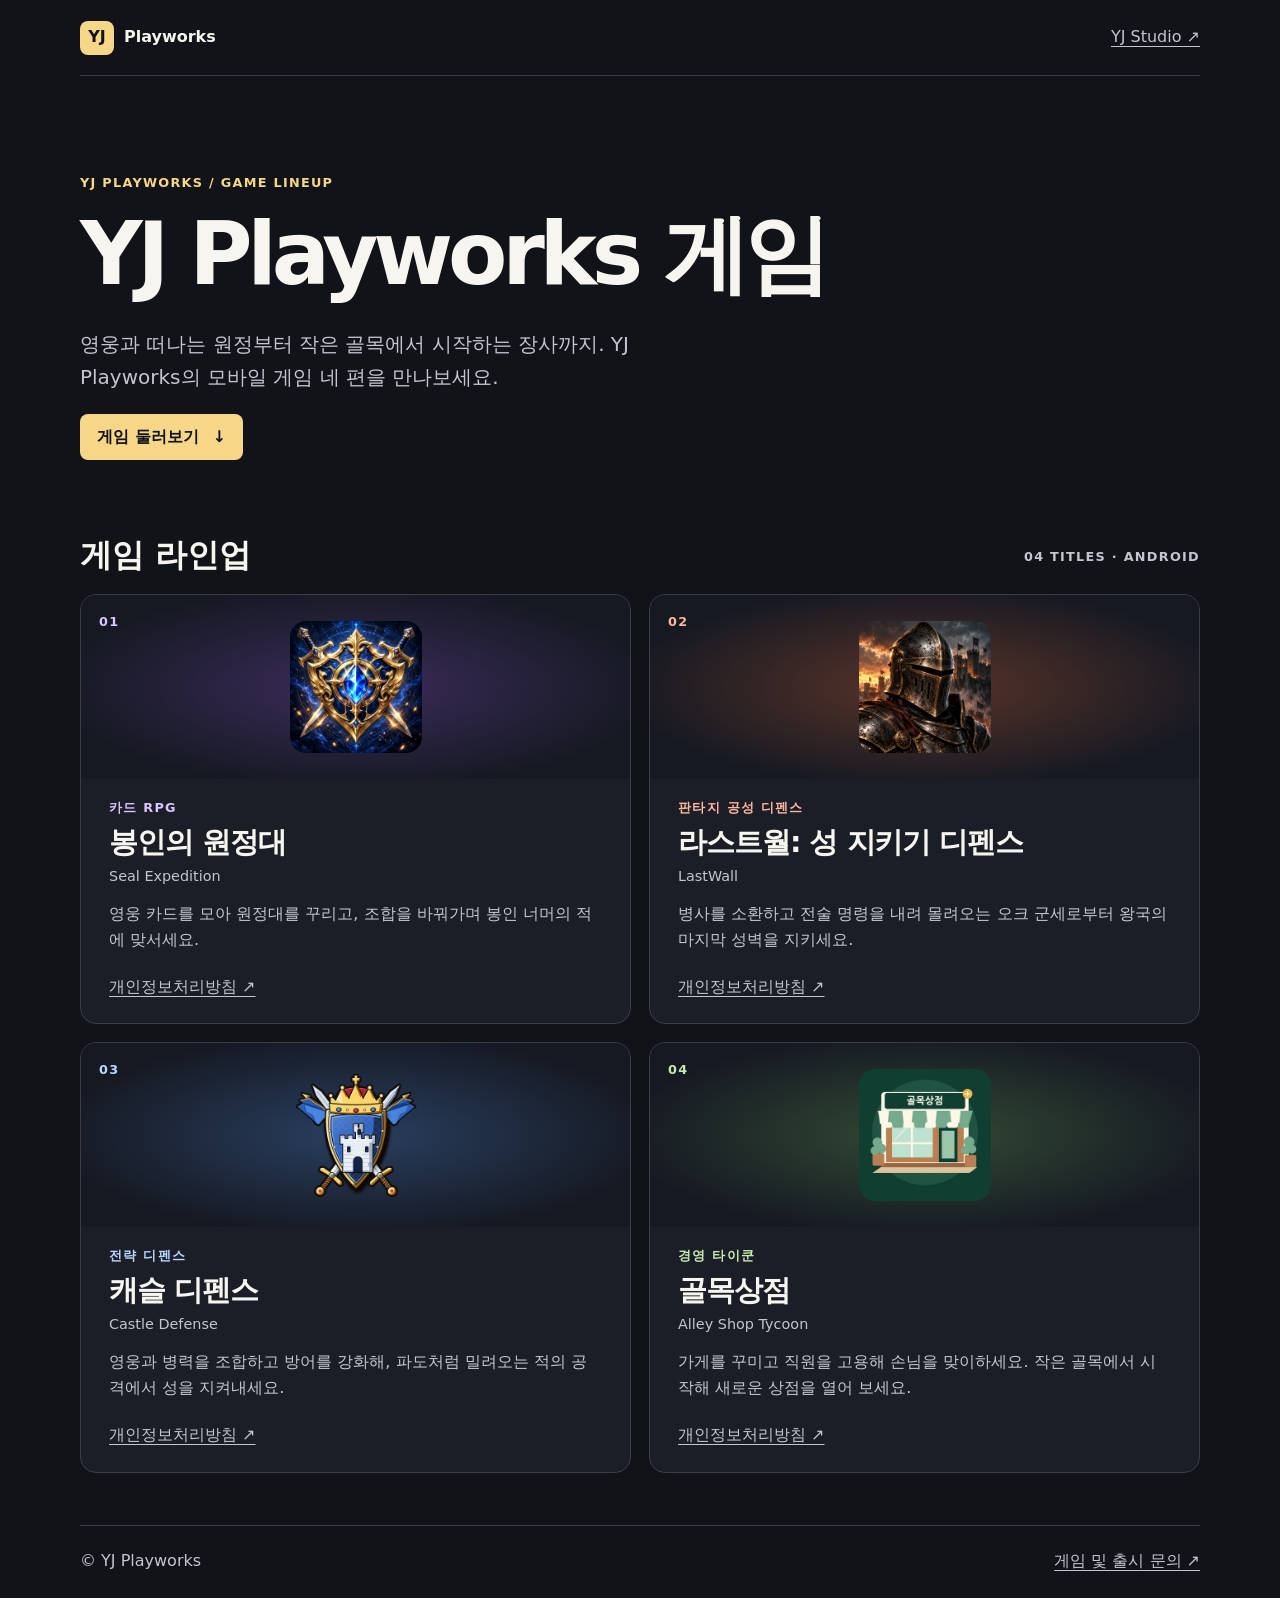
==== games/index.html @ 0ca09d97 "Add YJ Playworks games lineup" ====
<!doctype html>
<html lang="ko">
<head>
  <meta charset="utf-8">
  <meta name="viewport" content="width=device-width, initial-scale=1">
  <meta name="description" content="YJ Playworks의 모바일 게임 라인업. 봉인의 원정대, 라스트월, 캐슬 디펜스, 골목상점을 만나보세요.">
  <title>YJ Playworks · 게임</title>
  <link rel="canonical" href="https://yjstudio-apps.github.io/games/">
  <link rel="stylesheet" href="games.css">
</head>
<body>
  <a class="skip" href="#lineup">게임 목록으로 건너뛰기</a>
  <header class="wrap top">
    <a class="brand" href="./"><span aria-hidden="true">YJ</span> Playworks</a>
    <a class="link" href="../">YJ Studio ↗</a>
  </header>
  <main class="wrap">
    <section class="hero" aria-labelledby="title">
      <p class="eyebrow">YJ PLAYWORKS / GAME LINEUP</p>
      <h1 id="title">YJ Playworks 게임</h1>
      <p class="intro">영웅과 떠나는 원정부터 작은 골목에서 시작하는 장사까지. YJ Playworks의 모바일 게임 네 편을 만나보세요.</p>
      <a class="cta" href="#lineup">게임 둘러보기 <span aria-hidden="true">↓</span></a>
    </section>
    <section id="lineup" aria-labelledby="lineup-title">
      <div class="section-head">
        <h2 id="lineup-title">게임 라인업</h2>
        <span>04 TITLES · ANDROID</span>
      </div>
      <div class="grid">
        <article class="card seal">
          <div class="art"><span>01</span><img src="assets/seal.webp" alt=""></div>
          <div class="content">
            <p class="genre">카드 RPG</p>
            <h3>봉인의 원정대</h3>
            <p class="en" lang="en">Seal Expedition</p>
            <p>영웅 카드를 모아 원정대를 꾸리고, 조합을 바꿔가며 봉인 너머의 적에 맞서세요.</p>
            <a class="link" href="../privacy/seal-expedition/" aria-label="봉인의 원정대 개인정보처리방침">개인정보처리방침 ↗</a>
          </div>
        </article>
        <article class="card lastwall">
          <div class="art"><span>02</span><img src="assets/lastwall.webp" alt=""></div>
          <div class="content">
            <p class="genre">판타지 공성 디펜스</p>
            <h3>라스트월: 성 지키기 디펜스</h3>
            <p class="en" lang="en">LastWall</p>
            <p>병사를 소환하고 전술 명령을 내려 몰려오는 오크 군세로부터 왕국의 마지막 성벽을 지키세요.</p>
            <a class="link" href="../privacy/lastwall/" aria-label="라스트월 개인정보처리방침">개인정보처리방침 ↗</a>
          </div>
        </article>
        <article class="card castle">
          <div class="art"><span>03</span><img src="assets/castle.webp" alt=""></div>
          <div class="content">
            <p class="genre">전략 디펜스</p>
            <h3>캐슬 디펜스</h3>
            <p class="en" lang="en">Castle Defense</p>
            <p>영웅과 병력을 조합하고 방어를 강화해, 파도처럼 밀려오는 적의 공격에서 성을 지켜내세요.</p>
            <a class="link" href="../privacy/castle-defense/" aria-label="캐슬 디펜스 개인정보처리방침">개인정보처리방침 ↗</a>
          </div>
        </article>
        <article class="card alley">
          <div class="art"><span>04</span><img src="assets/alley.webp" alt=""></div>
          <div class="content">
            <p class="genre">경영 타이쿤</p>
            <h3>골목상점</h3>
            <p class="en" lang="en">Alley Shop Tycoon</p>
            <p>가게를 꾸미고 직원을 고용해 손님을 맞이하세요. 작은 골목에서 시작해 새로운 상점을 열어 보세요.</p>
            <a class="link" href="../privacy/golmok-shop/" aria-label="골목상점 개인정보처리방침">개인정보처리방침 ↗</a>
          </div>
        </article>
      </div>
    </section>
  </main>
  <footer class="wrap foot">
    <span>© YJ Playworks</span>
    <a class="link" href="mailto:yjstudio.apps@gmail.com">게임 및 출시 문의 ↗</a>
  </footer>
</body>
</html>
---- games/games.css ----
:root {
  color-scheme: dark;
  --bg: #111319;
  --surface: #1b1e27;
  --ink: #f7f5f0;
  --muted: #c3c5d0;
  --line: #3b3e49;
  --accent: #f6d687;
  font-family: system-ui, "Malgun Gothic", sans-serif;
}
* { box-sizing: border-box; }
body { margin: 0; color: var(--ink); background: var(--bg); line-height: 1.65; }
a { color: inherit; }
a:focus-visible { outline: 3px solid var(--accent); outline-offset: 4px; }
.wrap { width: min(1120px, calc(100% - 40px)); margin-inline: auto; }
.skip { position: absolute; inset: 8px auto auto 8px; padding: 8px 16px; background: var(--surface); z-index: 2; transform: translateY(-160%); }
.skip:focus { transform: none; }
.top, .foot, .section-head { display: flex; align-items: center; justify-content: space-between; gap: 12px; flex-wrap: wrap; }
.top { min-height: 76px; border-bottom: 1px solid var(--line); }
.brand { display: inline-flex; align-items: center; gap: 10px; font-weight: 800; text-decoration: none; min-height: 44px; }
.brand span { display: grid; place-items: center; width: 34px; height: 34px; border-radius: 8px; background: var(--accent); color: var(--bg); }
.link { display: inline-flex; align-items: center; min-height: 44px; text-underline-offset: 4px; color: var(--muted); }
.link:hover { color: var(--ink); }
.hero { padding: clamp(38px, 8vw, 96px) 0 clamp(44px, 7vw, 76px); }
.eyebrow, .section-head span, .genre, .art span { font-size: .8rem; font-weight: 750; letter-spacing: .10em; }
.eyebrow { color: var(--accent); margin: 0 0 8px; }
h1, h2, h3 { line-height: 1.24; margin: 0; overflow-wrap: anywhere; }
h1 { font-size: clamp(2.2rem, 7vw, 5.4rem); letter-spacing: -.06em; }
h2 { font-size: clamp(1.4rem, 3vw, 2rem); }
h3 { font-size: clamp(1.3rem, 2.4vw, 1.8rem); letter-spacing: -.035em; }
.intro { max-width: 38rem; color: var(--muted); font-size: clamp(1rem, 2vw, 1.25rem); }
.cta { display: inline-flex; align-items: center; gap: 14px; min-height: 46px; padding: 8px 17px; border-radius: 8px; background: var(--accent); color: var(--bg); font-weight: 800; text-decoration: none; }
.cta:hover { background: #ffe5a9; }
.section-head { margin-bottom: 18px; }
.section-head span, .foot { color: var(--muted); }
.grid { display: grid; grid-template-columns: repeat(2, minmax(0, 1fr)); gap: 18px; }
.card { display: flex; flex-direction: column; overflow: hidden; border: 1px solid var(--line); background: var(--surface); border-radius: 16px; }
.seal { --tone: #dbc4ff; --art: #3b2c5b; }
.lastwall { --tone: #ffb79e; --art: #593429; }
.castle { --tone: #b9d6ff; --art: #293f60; }
.alley { --tone: #c6ebb1; --art: #324a35; }
.art { position: relative; display: grid; place-items: center; min-height: 180px; padding: 26px; background: radial-gradient(ellipse at center, var(--art), #161922 78%); }
.art span { position: absolute; top: 16px; left: 18px; color: var(--tone); }
.art img { display: block; width: 132px; height: 132px; object-fit: contain; border-radius: 16px; }
.content { display: flex; flex: 1; flex-direction: column; align-items: flex-start; padding: 18px clamp(16px, 3vw, 28px) 14px; }
.content p { margin: 0 0 12px; color: var(--muted); }
.content .genre { color: var(--tone); margin-bottom: 7px; }
.content .en { margin-top: 4px; font-size: .9rem; }
.content .link { margin-top: auto; }
.foot { margin-top: 52px; border-top: 1px solid var(--line); padding-block: 14px; }
@media (max-width: 650px) { .grid { grid-template-columns: minmax(0, 1fr); } }
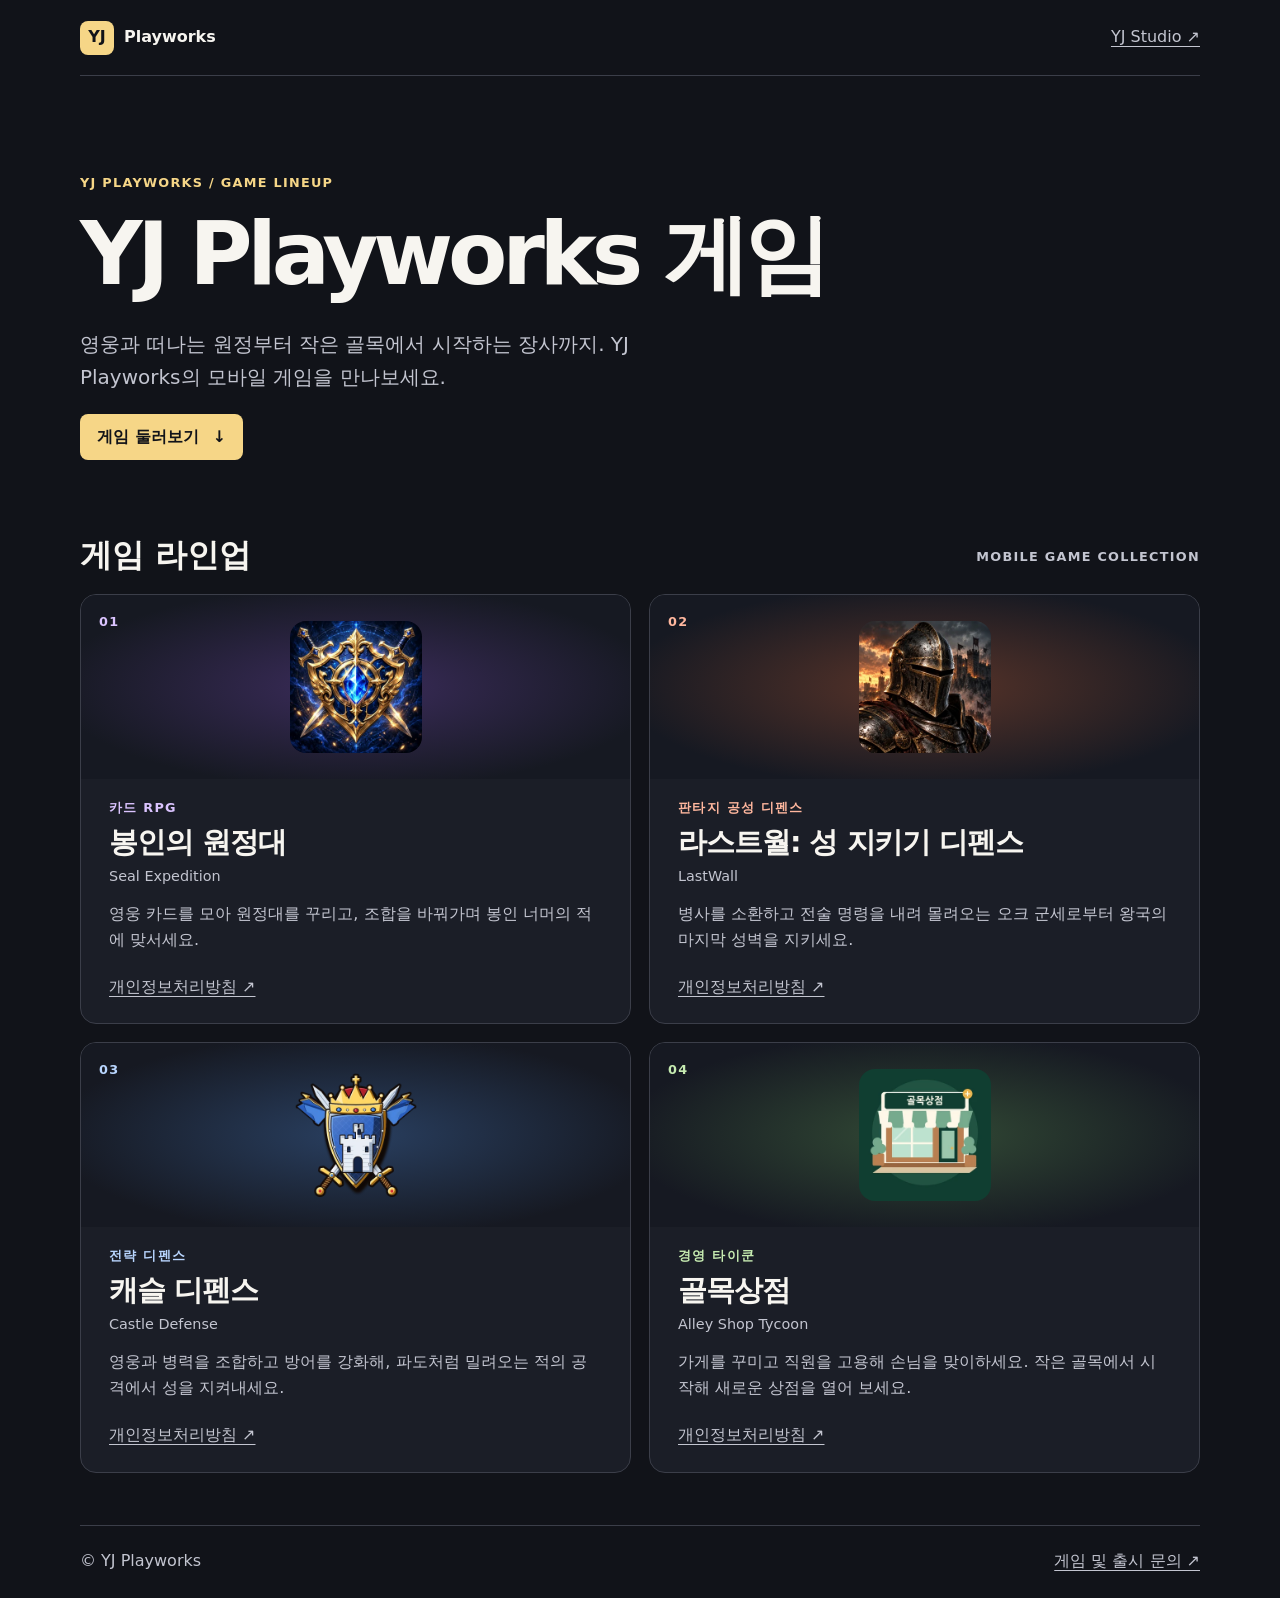
==== commit 9c124db9: "Prepare the game lineup for future additions" ====
--- a/games/index.html
+++ b/games/index.html
@@ -3,7 +3,7 @@
 <head>
   <meta charset="utf-8">
   <meta name="viewport" content="width=device-width, initial-scale=1">
-  <meta name="description" content="YJ Playworks의 모바일 게임 라인업. 봉인의 원정대, 라스트월, 캐슬 디펜스, 골목상점을 만나보세요.">
+  <meta name="description" content="YJ Playworks의 모바일 게임 라인업. 카드 RPG, 전략 디펜스, 경영 타이쿤을 만나보세요.">
   <title>YJ Playworks · 게임</title>
   <link rel="canonical" href="https://yjstudio-apps.github.io/games/">
   <link rel="stylesheet" href="games.css">
@@ -18,17 +18,17 @@
     <section class="hero" aria-labelledby="title">
       <p class="eyebrow">YJ PLAYWORKS / GAME LINEUP</p>
       <h1 id="title">YJ Playworks 게임</h1>
-      <p class="intro">영웅과 떠나는 원정부터 작은 골목에서 시작하는 장사까지. YJ Playworks의 모바일 게임 네 편을 만나보세요.</p>
+      <p class="intro">영웅과 떠나는 원정부터 작은 골목에서 시작하는 장사까지. YJ Playworks의 모바일 게임을 만나보세요.</p>
       <a class="cta" href="#lineup">게임 둘러보기 <span aria-hidden="true">↓</span></a>
     </section>
     <section id="lineup" aria-labelledby="lineup-title">
       <div class="section-head">
         <h2 id="lineup-title">게임 라인업</h2>
-        <span>04 TITLES · ANDROID</span>
+        <span>MOBILE GAME COLLECTION</span>
       </div>
       <div class="grid">
         <article class="card seal">
-          <div class="art"><span>01</span><img src="assets/seal.webp" alt=""></div>
+          <div class="art"><span class="game-number" aria-hidden="true"></span><img src="assets/seal.webp" alt=""></div>
           <div class="content">
             <p class="genre">카드 RPG</p>
             <h3>봉인의 원정대</h3>
@@ -38,7 +38,7 @@
           </div>
         </article>
         <article class="card lastwall">
-          <div class="art"><span>02</span><img src="assets/lastwall.webp" alt=""></div>
+          <div class="art"><span class="game-number" aria-hidden="true"></span><img src="assets/lastwall.webp" alt=""></div>
           <div class="content">
             <p class="genre">판타지 공성 디펜스</p>
             <h3>라스트월: 성 지키기 디펜스</h3>
@@ -48,7 +48,7 @@
           </div>
         </article>
         <article class="card castle">
-          <div class="art"><span>03</span><img src="assets/castle.webp" alt=""></div>
+          <div class="art"><span class="game-number" aria-hidden="true"></span><img src="assets/castle.webp" alt=""></div>
           <div class="content">
             <p class="genre">전략 디펜스</p>
             <h3>캐슬 디펜스</h3>
@@ -58,7 +58,7 @@
           </div>
         </article>
         <article class="card alley">
-          <div class="art"><span>04</span><img src="assets/alley.webp" alt=""></div>
+          <div class="art"><span class="game-number" aria-hidden="true"></span><img src="assets/alley.webp" alt=""></div>
           <div class="content">
             <p class="genre">경영 타이쿤</p>
             <h3>골목상점</h3>
--- a/games/games.css
+++ b/games/games.css
@@ -33,14 +33,15 @@
 .cta:hover { background: #ffe5a9; }
 .section-head { margin-bottom: 18px; }
 .section-head span, .foot { color: var(--muted); }
-.grid { display: grid; grid-template-columns: repeat(2, minmax(0, 1fr)); gap: 18px; }
-.card { display: flex; flex-direction: column; overflow: hidden; border: 1px solid var(--line); background: var(--surface); border-radius: 16px; }
+.grid { counter-reset: game-number; display: grid; grid-template-columns: repeat(2, minmax(0, 1fr)); gap: 18px; }
+.card { counter-increment: game-number; --tone: var(--accent); --art: #303647; display: flex; flex-direction: column; overflow: hidden; border: 1px solid var(--line); background: var(--surface); border-radius: 16px; }
 .seal { --tone: #dbc4ff; --art: #3b2c5b; }
 .lastwall { --tone: #ffb79e; --art: #593429; }
 .castle { --tone: #b9d6ff; --art: #293f60; }
 .alley { --tone: #c6ebb1; --art: #324a35; }
 .art { position: relative; display: grid; place-items: center; min-height: 180px; padding: 26px; background: radial-gradient(ellipse at center, var(--art), #161922 78%); }
-.art span { position: absolute; top: 16px; left: 18px; color: var(--tone); }
+.game-number { position: absolute; top: 16px; left: 18px; color: var(--tone); }
+.game-number::before { content: counter(game-number, decimal-leading-zero); }
 .art img { display: block; width: 132px; height: 132px; object-fit: contain; border-radius: 16px; }
 .content { display: flex; flex: 1; flex-direction: column; align-items: flex-start; padding: 18px clamp(16px, 3vw, 28px) 14px; }
 .content p { margin: 0 0 12px; color: var(--muted); }
